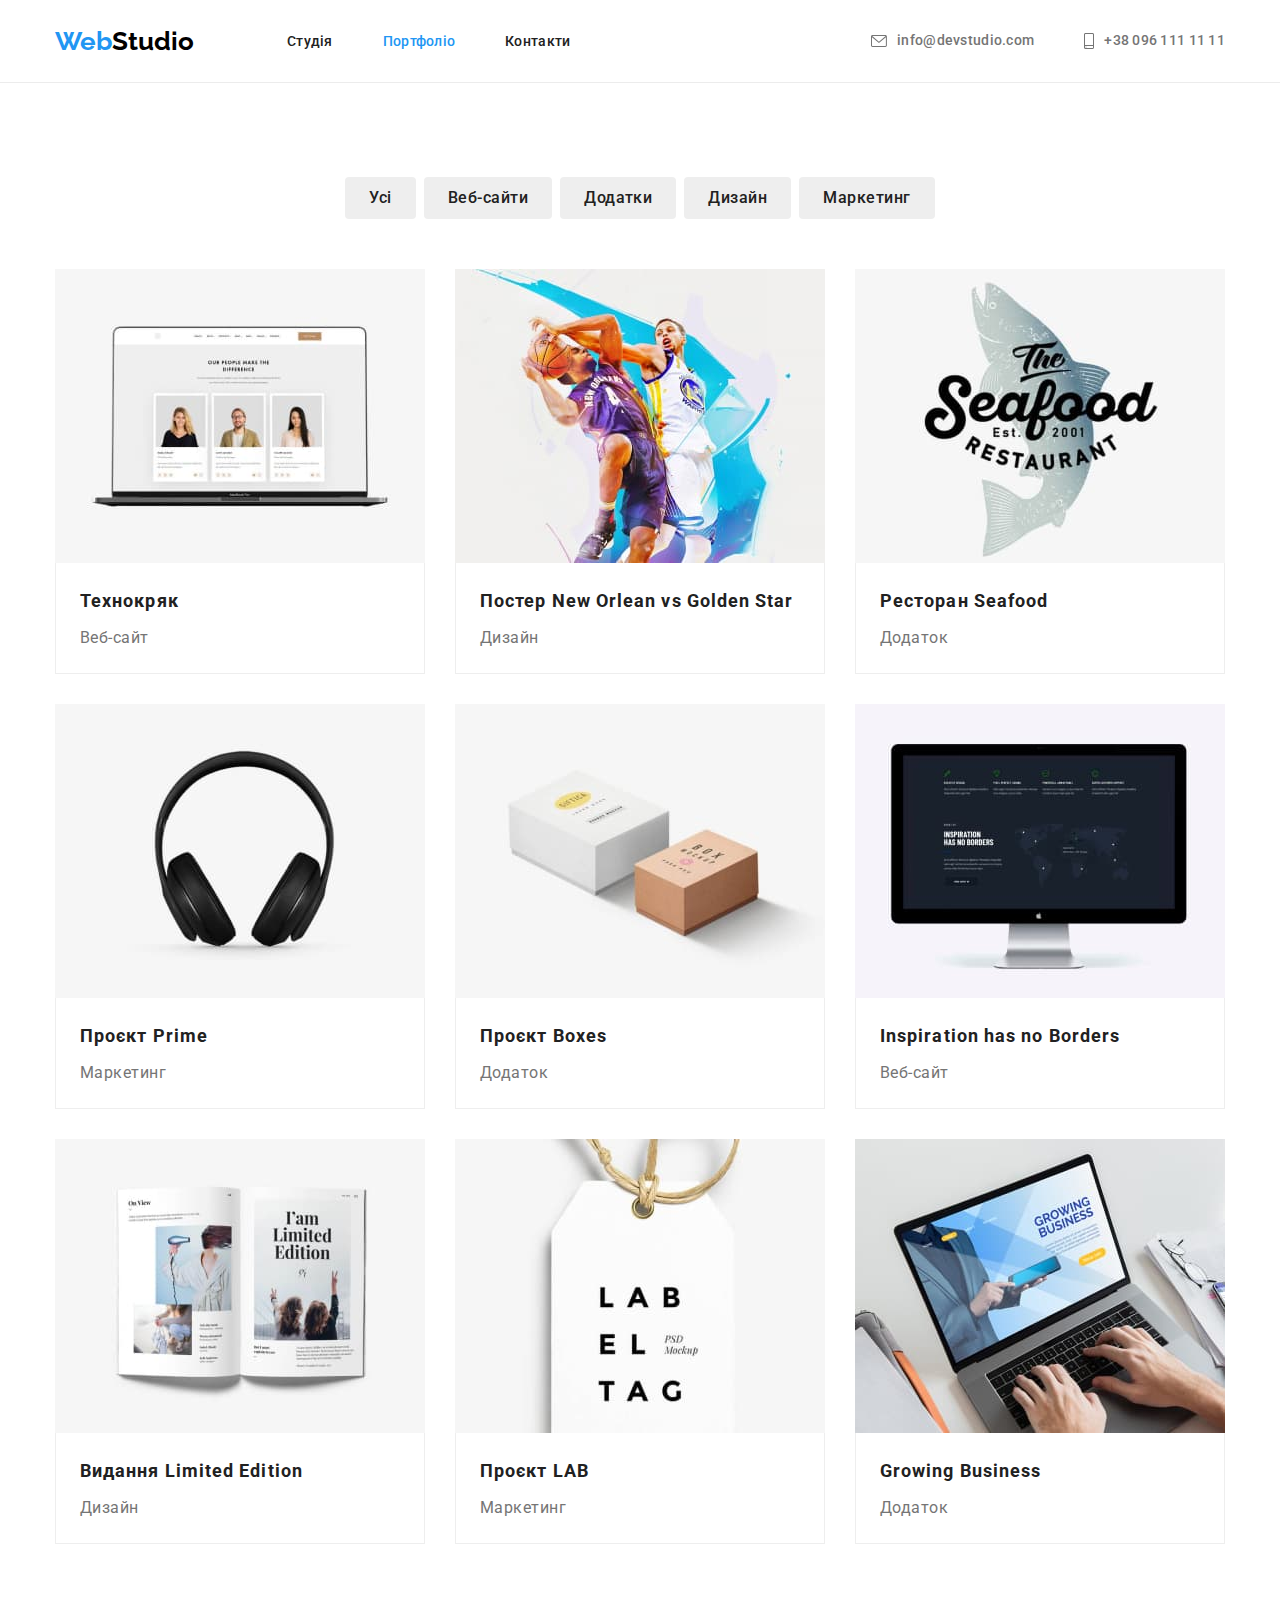
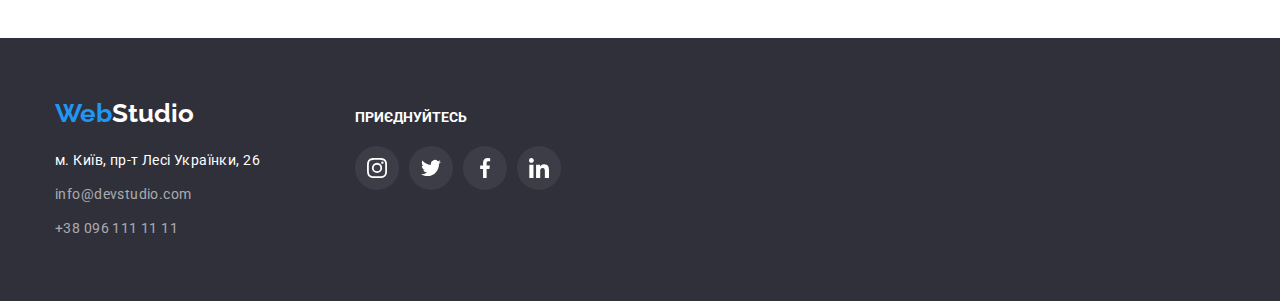
==== portfolio.html @ 48b03d6f "Initial commit" ====
<!DOCTYPE html>
<html lang="uk">
  <head>
    <meta charset="UTF-8" />
    <meta http-equiv="X-UA-Compatible" content="IE=edge" />
    <meta name="viewport" content="width=device-width, initial-scale=1.0" />
    <title>Портфоліо</title>
    <link rel="preconnect" href="https://fonts.googleapis.com" />
    <link rel="preconnect" href="https://fonts.gstatic.com" crossorigin />
    <link
      rel="stylesheet"
      href="https://fonts.googleapis.com/css2?family=Raleway:wght@700&family=Roboto:wght@400;500;700;900&display=swap"
    />
    <link
      rel="stylesheet"
      href="https://cdnjs.cloudflare.com/ajax/libs/modern-normalize/1.1.0/modern-normalize.min.css"
    />
    <link rel="stylesheet" href="./css/styles.css" />
  </head>
  <body>
    <header class="page-header">
      <div class="header container">
        <nav class="nav-header">
          <div class="header-logo">
            <a lang="en" href="./index.html" class="logo"
              >Web<span class="header-studio-logo">Studio</span></a
            >
          </div>
          <ul class="nav-list">
            <li><a href="./index.html" class="link">Студія</a></li>
            <li><a href="#" class="link current">Портфоліо</a></li>
            <li><a href="#" class="link">Контакти</a></li>
          </ul>
        </nav>
        <ul class="header-contacts">
          <li>
            <a href="mailto:info@devstudio.com" class="header-link"
              ><svg class="icon-link" width="16" height="12">
                <use href="./images/symbol-defs2.svg#icon-envelope1"></svg>info@devstudio.com</a>
            
          </li>
          <li>
            <a href="tel:+380961111111" class="header-link"
              >     <svg class="icon-link" width="10" height="16">
                <use href="./images/symbol-defs2.svg#icon-smartphone"></use>
              </svg>+38 096 111 11 11</a>
            
          </li>
        </ul>
      </div>
    </header>
    <main class="portfolio-main">
      <section class="portfolio-sectiion">
        <div class="portfolio-container container">
          <h1 class="filter-title hidden">Портфоліо</h1>
          <ul class="filer-btn-list">
            <li><button class="filter-btn" type="button">Усі</button></li>
            <li><button class="filter-btn" type="button">Веб-сайти</button></li>
            <li><button class="filter-btn" type="button">Додатки</button></li>
            <li><button class="filter-btn" type="button">Дизайн</button></li>
            <li><button class="filter-btn" type="button">Маркетинг</button></li>
          </ul>
          <ul class="filter-list">
            <li>
              <a href="" class="portfolio-card-link"><img
                  src="./images/img-portfolio1.jpg"
                  alt="Our people make the difference"
                  width="370"/>
                
                <div class="card-border">
                  <h2 class="filter-item">Технокряк</h2>
                  <p class="item-dscr">Веб-сайт</p>
                </div>
              </a>
             
            </li>
            <li>
              
              <a href="" class="portfolio-card-link"><img
                src="./images/img-portfolio2.jpg"
                alt="Постер New Orlean vs Golden Star"
                width="370"
              />
                <div class="card-border">
                  <h2 class="filter-item">
                    Постер <span lang="en">New Orlean vs Golden Star</span>
                  </h2>
                  <p class="item-dscr">Дизайн</p>
                </div>
              </a>
              
            </li>
            <li>
              <a href="" class="portfolio-card-link"><img
                src="./images/img-portfolio3.jpg"
                alt="APP Ресторан Seafood"
                width="370"/>
              
                <div class="card-border">
                  <h2 class="filter-item">
                    Ресторан <span lang="en">Seafood</span>
                  </h2>
                  <p class="item-dscr">Додаток</p>
                </div>
              </a>
              
            </li>
            <li>
              <a href="" class="portfolio-card-link"><img
                src="./images/img-portfolio4.jpg"
                alt="Проєкт Prime"
                width="370"/>
              
                <div class="card-border">
                  <h2 class="filter-item">Проєкт <span lang="en">Prime</span></h2>
                  <p class="item-dscr">Маркетинг</p>
                </div>
              </a>
              
            </li>
            <li>
              <a href="" class="portfolio-card-link"><img
                src="./images/img-portfolio5.jpg"
                alt="Проєкт Boxes"
                width="370"/>
              
                <div class="card-border">
                  <h2 class="filter-item">Проєкт <span lang="en">Boxes</span></h2>
                  <p class="item-dscr">Додаток</p>
                </div>
              </a>
            </li>
            <li>
              <a href=""class="portfolio-card-link"><img
                src="./images/img-portfolio6.jpg"
                alt="Веб-сайт Inspiration has no Borders"
                width="370"/>
              
                <div class="card-border">
                  <h2 class="filter-item">
                    <span lang="en">Inspiration has no Borders</span>
                  </h2>
                  <p class="item-dscr">Веб-сайт</p>
                </div>
              </a>
            </li>
            <li>
              <a href="" class="portfolio-card-link"><img
                src="./images/img-portfolio7.jpg"
                alt="Дизайн Видання Limited Edition"
                width="370"/>
              
                <div class="card-border">
                  <h2 class="filter-item">
                    Видання <span lang="en">Limited Edition</span>
                  </h2>
                  <p class="item-dscr">Дизайн</p>
                </div>
              </a>
            </li>
            <li>
              <a href="" class="portfolio-card-link"><img
                src="./images/img-portfolio8.jpg"
                alt="Проєкт LAB"
                width="370"/>
              
                <div class="card-border">
                  <h2 class="filter-item">Проєкт <span lang="en"> LAB</span></h2>
                  <p class="item-dscr">Маркетинг</p>
                </div>
              </a>
              
            </li>
            <li>
              <a href="" class="portfolio-card-link"><img
                src="./images/img-portfolio9.jpg"
                alt="Додаток Growing Business"
                width="370"/>
              
                <div class="card-border">
                  <h2 class="filter-item">
                    <span lang="en">Growing Business</span>
                  </h2>
                  <p class="item-dscr">Додаток</p>
                </div>
              </a>
            </li>
          </ul>
        </div>
      </section>
    </main>
   <footer class="footer">
      <div class="footer-items container">
          <div class="footer-blocks-item">       
              <div class="logo-footer">
                <a lang="en" href="./index.html" class="logo"
                  >Web<span class="footer-studio-logo">Studio</span>
                </a>
              </div>
              <address class="adress">
                <ul class="adress-list">
                  <li>
                    <a
                      href="https://www.google.com/maps/place/Lesi+Ukrainky+Blvd,+26,+Kyiv,+Ukraine,+02000/@50.4265605,30.5364733,16.65z/data=!4m5!3m4!1s0x40d4cf0e033ecbe9:0x57a4dffefec77da0!8m2!3d50.4265807!4d30.5383858"
                      class="adress-link"
                      target="_blank"
                      rel="noreferrer noopener"
                      >м. Київ, пр-т Лесі Українки, 26
                    </a>
                  </li>
                  <li>
                    <a href="mailto:info@devstudio.com" class="footer-link"
                      >info@devstudio.com
                    </a>
                  </li>
                  <li>
                    <a href="tel:+380961111111" class="footer-link"
                      >+38 096 111 11 11
                    </a>
                  </li>
                </ul>
              </address>
          </div>
          <div class="footer-blocks-item"> 
            <p class="join-item">приєднуйтесь</p>
            <ul class="footer-social-list">
                <li class="social-item"><a href="#" target="_blank" rel="noopener noreffer nofollow" class="footer-social-link"><svg class="icon-social" width="20" height="20">
                  <use href="./images/symbol-defs2.svg#icon-instagram"></use></svg></a></li>
                <li class="social-item"><a href="#" target="_blank" rel="noopener noreffer nofollow" class="footer-social-link"><svg class="icon-social" width="20" height="20">
                  <use href="./images/symbol-defs2.svg#icon-twitter"></use></svg></a></li>
                <li class="social-item"><a href="#" target="_blank" rel="noopener noreffer nofollow" class="footer-social-link"><svg class="icon-social" width="20" height="20">
                  <use href="./images/symbol-defs2.svg#icon-facebook"></use></svg></a></li>
                <li class="social-item"><a href="#" target="_blank" rel="noopener noreffer nofollow" class="footer-social-link"><svg class="icon-social" width="20" height="20">
                  <use href="./images/symbol-defs2.svg#icon-linkedin"></use></svg></a></li>
            </ul>
          </div>
        </ul>
      </div>
    </footer>
  </body>
</html>
---- css/styles.css ----
/* #FFFFFF main-white */
/* #2196F3  main-blue*/
/* #212121  title-black*/
/* #757575  primery-text-color*/
/* #EEEEEE btns-grey */
/* #F5F4FA ourteam-background */
/* #000000 logo-black */
/* #2F303A footer-hero-bckgrnd-blck */
:root {
    --primery-text-color: #757575;
    --title-black-color: #212121;
    --main-white-coloor: #FFFFFF;
    --main-blue-color: #2196F3;
    --logo-black-color: #000000;
    --footer-hero-background-color: #2F303A;
    --ourteam-background-color: #F5F4FA;
    --buttons-grey-color: #EEEEEE;
    --footer-link-color: rgba(255, 255, 255, 0.6);
    --header-border-line: #ECECEC;
    --filter-background-color: #F5F5F5
}

body {
    font-family: 'Roboto', sans-serif;
    background-color: var(--main-white-coloor);
    color: var(--primery-text-color);
}

ul {
    list-style: none;
    padding-left: 0;
}

h1,
h2,
h3,
h4,
h5,
h6,
p,
ul {
    margin: 0;
}

.container {
    width: 1200px;
    padding-left: 15px;
    padding-right: 15px;
    margin-right: auto;
    margin-left: auto;
}

.page-header {
    border-bottom: 1px solid var(--header-border-line);
    align-items: center;
}

.header {
    display: flex;
    align-items: center;
    justify-content: space-between;
}

.header-logo {
    margin-right: 93px;
    display: flex;
    align-items: center;
}


.header-studio-logo {
    color: var(--logo-black-color);
}

.nav-header {
    display: flex;
}

.nav-list {
    display: flex;
    align-items: center;
}

.link {
    display: block;
    padding: 35px 0 35px 0;
}

.nav-list li:not(:first-child) {
    margin-left: 50px;

}

.header-contacts {
    display: flex;

}

.header-contacts li:not(:first-child) {
    margin-left: 50px;

}

.logo {
    font-family: 'Raleway', sans-serif;
    font-weight: 700;
    font-size: 26px;
    line-height: 1.19;
    text-decoration: none;
    color: var(--main-blue-color);

}


.logo:hover .header-studio-logo,
.logo:focus .header-studio-logo {
    color: var(--main-blue-color);
}




.nav-list .link.current {
    color: var(--main-blue-color);
}

.nav-list .link {
    font-family: 'Roboto', sans-serif;
    font-style: normal;
    font-weight: 500;
    font-size: 14px;
    line-height: 0.88;
    letter-spacing: 0.02em;
    color: var(--title-black-color);
    text-decoration: none;
}

.link:hover,
.link:focus {
    color: var(--main-blue-color);
}

.header-contacts .header-link {
    font-family: 'Roboto', sans-serif;
    font-style: normal;
    font-weight: 500;
    display: flex;
    align-items: center;
    font-size: 14px;
    line-height: 1.14;
    letter-spacing: 0.02em;
    color: var(--primery-text-color);
    text-decoration: none;
}

.header-link:hover,
.header-link:focus {
    color: var(--main-blue-color);
}

.icon-link {
    margin-right: 10px;
    fill: currentColor;
}


/* hero section */
.hero {
    background-color: #C4C4C4;
    text-align: center;
    padding: 200px 0 200px 0;
    background-image: linear-gradient(to right, rgba(47, 48, 58, 0.4), rgba(47, 48, 58, 0.4)), url(../images/background.img.jpg);
    height: 600px;
    max-width: 1600px;
    margin-left: auto;
    margin-right: auto;
    background-size: cover;
    background-position: center;
    background-repeat: no-repeat;
}

.main-heading {
    font-family: 'Roboto', sans-serif;
    font-style: normal;
    font-weight: 900;
    font-size: 44px;
    line-height: 1.36;

    letter-spacing: 0.06em;
    text-transform: uppercase;
    color: var(--main-white-coloor);
    margin-bottom: 30px;
    margin-left: auto;
    margin-right: auto;

    max-width: 696px;
}

.hero-btn {
    background-color: var(--main-blue-color);
    font-family: 'Roboto', sans-serif;
    font-style: normal;
    font-weight: 700;
    font-size: 16px;
    line-height: 1.88;
    align-items: center;
    text-align: center;
    letter-spacing: 0.06em;
    color: var(--main-white-coloor);
    cursor: pointer;

    border: 1px solid transparent;
    border-radius: 4px;
    display: inline-block;
    padding: 10px 32px;
    min-width: 216px;
}

.hero-btn:hover,
.hero-btn:focus {
    box-shadow: 0px 4px 4px rgba(0, 0, 0, 0.15);
}

/* section особливості */
.hidden {
    position: absolute;
    width: 1px;
    height: 1px;
    margin: -1px;
    border: 0;
    padding: 0;

    white-space: nowrap;
    clip-path: inset(100%);
    clip: rect(0 0 0 0);
    overflow: hidden;
}

.properties {

    padding: 94px 0 94px 0;

}

.property-list {
    display: flex;
    gap: 30px;
}

.property-icon {
    display: flex;
    width: 270px;
    height: 120px;
    background-color: var(--ourteam-background-color);
    justify-content: center;
    align-items: center;
    margin-bottom: 30px;
}

.property-item {
    max-width: 270px;
}

.property-title {
    font-family: 'Roboto', sans-serif;
    font-style: normal;
    font-weight: 700;
    font-size: 14px;
    line-height: 1.14;
    letter-spacing: 0.03em;
    text-transform: uppercase;
    color: var(--title-black-color);
    margin-bottom: 10px;
}

.property-dscr {
    font-size: 14px;
    line-height: 1.71;
    letter-spacing: 0.03em;
}

/* section Чим ми займаємося */
.whatwedo-section {
    padding-top: 0;
    padding-bottom: 94px;

}

.title {
    font-family: 'Roboto', sans-serif;
    font-style: normal;
    font-weight: 700;
    font-size: 36px;
    line-height: 1.166;
    text-align: center;
    letter-spacing: 0.03em;
    color: var(--title-black-color);
    margin-bottom: 50px;
}



.whatwedo-list {
    display: flex;
    justify-content: space-between;
    gap: 30px;
}

.whatwedo-list img {
    display: block;
}

/* section Наша команда */
.ourteam-section {
    padding: 94px 0 94px 0;
    background-color: var(--ourteam-background-color);
}



.ourteam-list {
    display: flex;
    justify-content: space-between;
    gap: 30px;

}

.ourteam-item {
    background: #FFFFFF;
    box-shadow: 0px 2px 1px rgba(0, 0, 0, 0.2), 0px 1px 1px rgba(0, 0, 0, 0.14), 0px 1px 3px rgba(0, 0, 0, 0.12);
    border-radius: 0px 0px 4px 4px;

}

.ourteam-item img {
    display: block;
    margin-bottom: 30px;
}


.name {
    font-family: 'Roboto', sans-serif;
    font-style: normal;
    font-weight: 500;
    font-size: 16px;
    line-height: 1.19;
    letter-spacing: 0.03em;
    color: var(--title-black-color);
    text-align: center;
    margin-bottom: 10px;
}

.position {
    font-size: 16px;
    line-height: 1.19;
    letter-spacing: 0.03em;
    text-align: center;
    margin-bottom: 16px;
}

.card-list {
    display: flex;
    justify-content: center;
    gap: 10px;
    margin-bottom: 30px;
}


.card-list-item {
    width: 44px;
    height: 44px;
}

.card-link {
    fill: currentColor;
}

.card-link {
    display: flex;
    justify-content: center;
    align-items: center;
    width: 100%;
    height: 100%;
    color: #AFB1B8;
    border-radius: 50%;
    /* border: 1px solid red; */
}

.card-link:hover,
.card-link:focus {
    background-color: var(--main-blue-color);
    color: var(--main-white-coloor);

}

/* our clients */
.our-clients {
    padding-top: 94px;
    padding-bottom: 94px;
}

.clients-list {
    display: flex;
    justify-content: center;
    gap: 30px;
}

.clients-list-item {
    width: 170px;
    height: 92px;

}

.clients-link {
    display: flex;
    color: #AFB1B8;
    border: 1px solid #AFB1B8;
    border-radius: 4px;
    justify-content: center;
    align-items: center;
    width: 100%;
    height: 100%;
}

.icon-clients {
    fill: currentColor;
}

.clients-link:hover,
.clients-link:focus {
    color: var(--main-blue-color);
    border-color: var(--main-blue-color);
}



/* footer */
.footer-items {
    display: flex;
    justify-content: flex-start;
    align-items: baseline;
    gap: 95px;
}

.join-item {
    font-size: 14px;
    font-weight: 700;
    line-height: 1.14;
    text-transform: uppercase;
    color: var(--main-white-coloor);
    margin-bottom: 20px;
}

.footer-social-list {
    display: flex;
    justify-content: flex-start;
    gap: 10px;
}

.social-item {
    width: 44px;
    height: 44px;
}

.footer-social-link {
    display: flex;
    justify-content: center;
    align-items: center;
    color: var(--main-white-coloor);
    width: 100%;
    height: 100%;
    border-radius: 50%;
    background-color: #FFFFFF10;
}

.footer-social-link:hover,
.footer-social-link:focus {
    background-color: var(--main-blue-color);
}

.icon-social {
    fill: currentColor;
}

.logo:hover .footer-studio-logo,
.logo:focus .footer-studio-logo {
    color: var(--main-blue-color);
}

.footer {
    background-color: var(--footer-hero-background-color);
    padding: 60px 0 60px 0;
}

.footer-studio-logo {
    color: var(--main-white-coloor);
}

.logo-footer {
    margin-bottom: 20px;
}

.adress-link {
    font-family: 'Roboto', sans-serif;
    font-style: normal;
    font-size: 14px;
    line-height: 1.71;
    letter-spacing: 0.03em;
    color: var(--main-white-coloor);
    text-decoration: none;
}

.adress-list li:not(:last-child) {
    margin-bottom: 10px;
}

.adress-link:hover,
.adress-link:focus {
    color: var(--main-blue-color);
}

.footer-link {
    font-family: 'Roboto', sans-serif;
    font-style: normal;
    font-size: 14px;
    line-height: 1.71;
    letter-spacing: 0.03em;
    color: var(--footer-link-color);
    text-decoration: none;
}

.footer-link:hover,
.footer-link:focus {
    color: var(--main-blue-color);
}

/* filteer section */
/* .portfolio-main {
    padding: 94px 0 94px 0;
    background-color: var(--main-white-coloor);
} */
.portfolio-sectiion {
    padding-top: 94px;
    padding-bottom: 94px;
}

.filer-btn-list {
    display: flex;
    justify-content: center;

    gap: 8px;
    margin-bottom: 50px;
}

.filter-btn {
    font-family: 'Roboto', sans-serif;
    font-style: normal;
    font-weight: 500;
    font-size: 16px;
    line-height: 1.62;
    text-align: center;
    letter-spacing: 0.03em;
    color: var(--title-black-color);
    background-color: var(--buttons-grey-color);
    cursor: pointer;
    border-color: transparent;
    padding: 6px 22px 6px 22px;
    border-radius: 4px;
}

.filter-btn:hover,
.filter-btn:focus {
    background-color: var(--main-blue-color);
    color: var(--main-white-coloor);
    box-shadow: 0px 2px 2px rgba(0, 0, 0, 0.12), 0px 1px 2px rgba(0, 0, 0, 0.08), 0px 3px 1px rgba(0, 0, 0, 0.1);
}

.filter-list {
    display: flex;
    flex-wrap: wrap;


}

.filter-list li {


    margin-right: 30px;
    margin-bottom: 30px;
    width: 370px;
}


.filter-list li:nth-child(3n) {
    margin-right: 0;
}

.filter-list li:nth-last-child(-n+3) {
    margin-bottom: 0;
}

.filter-list img {
    display: block;
    /* margin-bottom: 20px; */
}

.filter-item {
    font-family: 'Roboto', sans-serif;
    font-style: normal;
    font-weight: 700;
    font-size: 18px;
    line-height: 2;
    letter-spacing: 0.06em;
    color: var(--title-black-color);
}

.card-border {
    background: #FFFFFF;
    border-left: 1px solid #EEEEEE;
    border-bottom: 1px solid #EEEEEE;
    border-right: 1px solid #EEEEEE;
    padding: 20px 24px 20px 24px;

}

.portfolio-card-link {
    display: block;
    text-decoration: none;
}

.portfolio-card-link:hover,
.portfolio-card-link:focus {
    box-shadow: 1px 4px 6px rgba(0, 0, 0, 0.16), 0px 4px 4px rgba(0, 0, 0, 0.06), 0px 1px 1px rgba(0, 0, 0, 0.12);


}

.item-dscr {
    font-family: 'Roboto', sans-serif;
    font-style: normal;
    font-size: 16px;
    line-height: 1.88;
    letter-spacing: 0.03em;
    color: var(--primery-text-color);
    margin-top: 4px;
}
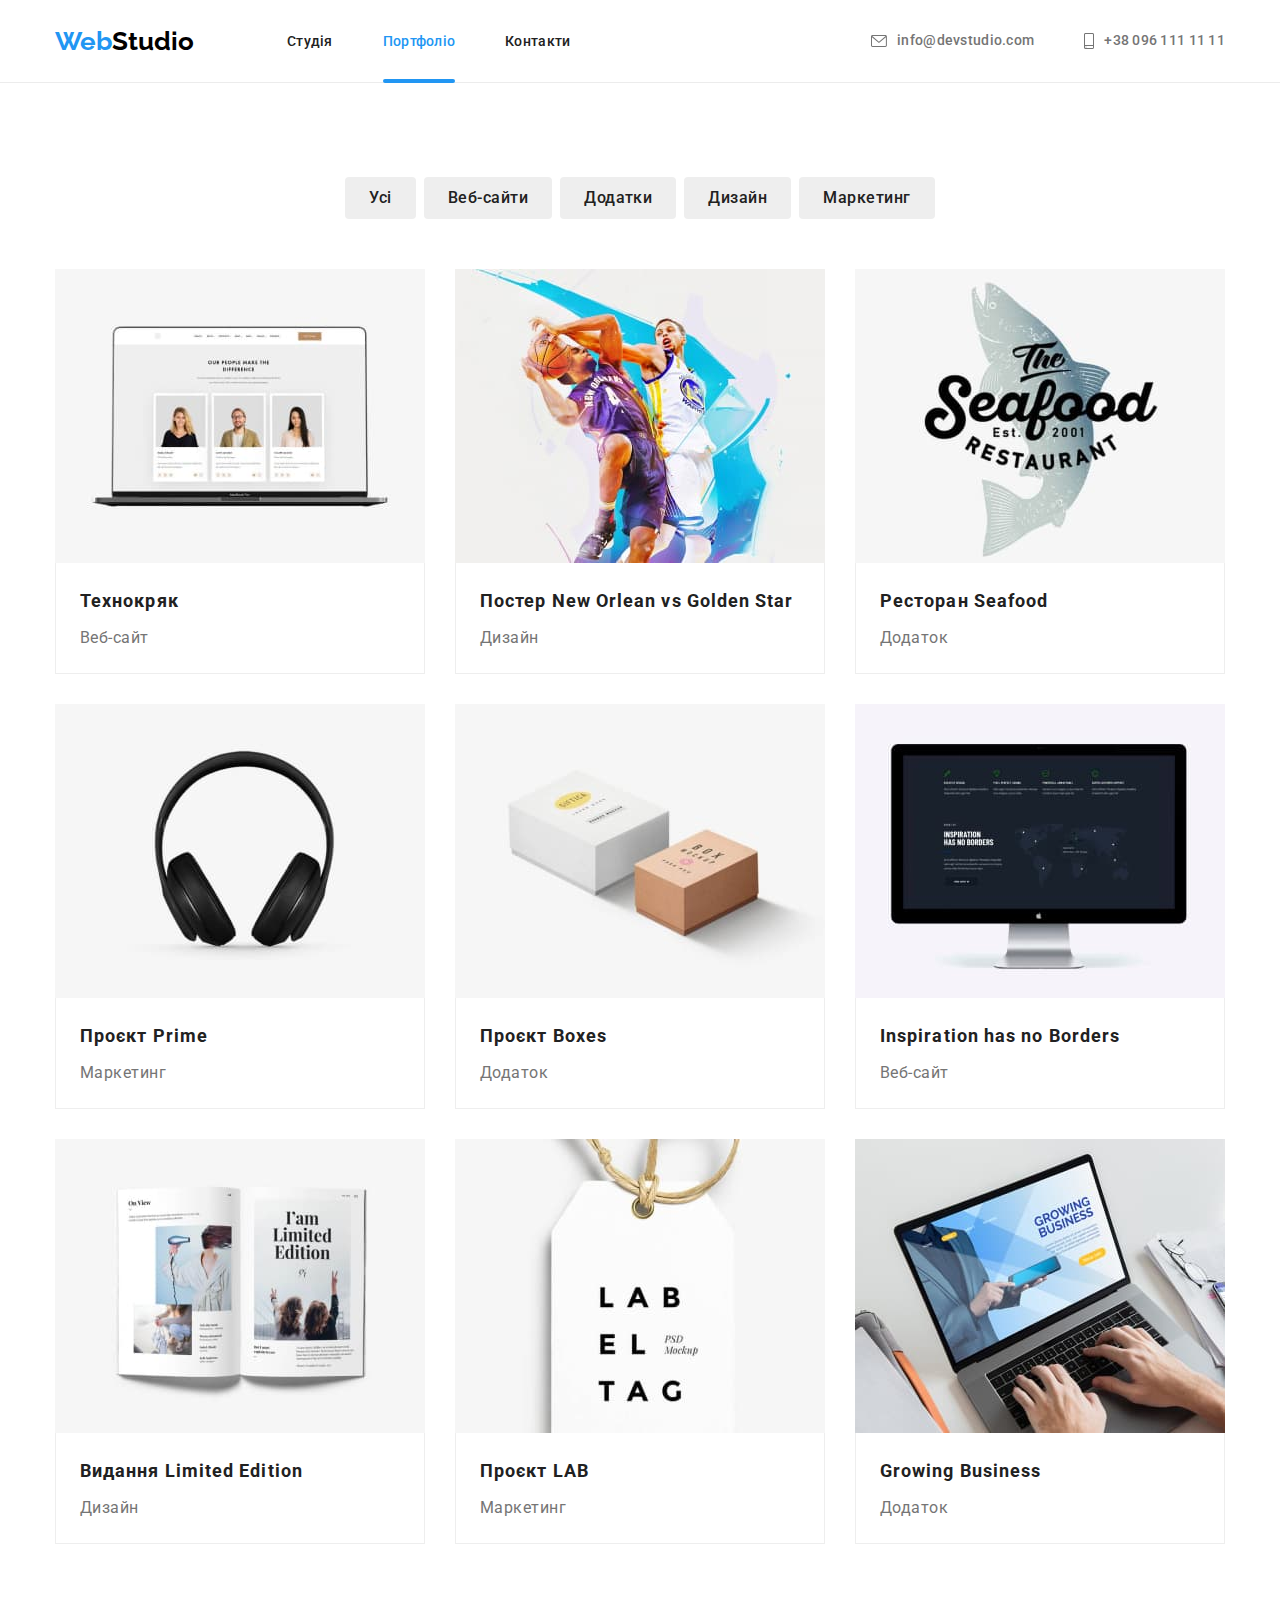
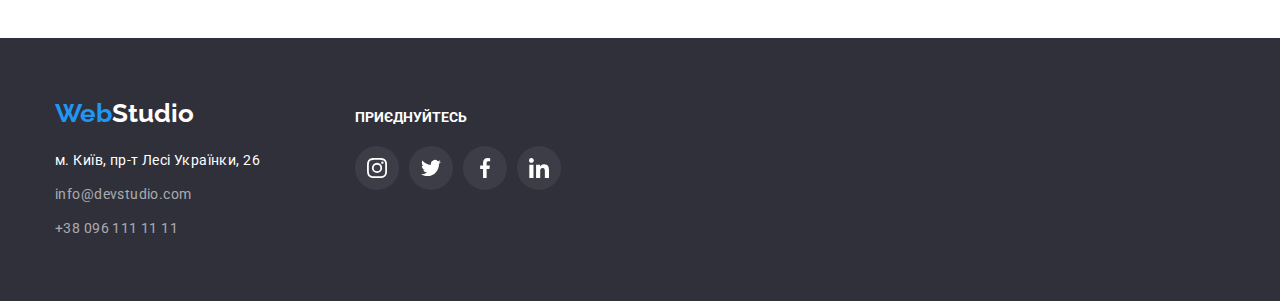
==== commit e96d0ff9: "modal is not done" ====
--- a/portfolio.html
+++ b/portfolio.html
@@ -36,7 +36,7 @@
           <li>
             <a href="mailto:info@devstudio.com" class="header-link"
               ><svg class="icon-link" width="16" height="12">
-                <use href="./images/symbol-defs2.svg#icon-envelope1"></svg>info@devstudio.com</a>
+                <use href="./images/symbol-defs2.svg#icon-envelope1"></use></svg>info@devstudio.com</a>
             
           </li>
           <li>
@@ -62,10 +62,14 @@
           </ul>
           <ul class="filter-list">
             <li>
-              <a href="" class="portfolio-card-link"><img
+              <a href="" class="portfolio-card-link">
+                <div class="product-thumb"><img
                   src="./images/img-portfolio1.jpg"
                   alt="Our people make the difference"
                   width="370"/>
+                   <p class="product-dscr">Ресурс пропонує комплексні пропозиції з різним рівнем функціоналу та сервісів. Все це дозволить відвідувачу отримати вичерпні відомості про компанію чи приватну особу.</p>
+
+                  </div>
                 
                 <div class="card-border">
                   <h2 class="filter-item">Технокряк</h2>
@@ -76,11 +80,14 @@
             </li>
             <li>
               
-              <a href="" class="portfolio-card-link"><img
+              <a href="" class="portfolio-card-link">
+                <div class="product-thumb"><img
                 src="./images/img-portfolio2.jpg"
                 alt="Постер New Orlean vs Golden Star"
                 width="370"
               />
+              <p class="product-dscr">Ресурс пропонує комплексні пропозиції з різним рівнем функціоналу та сервісів. Все це дозволить відвідувачу отримати вичерпні відомості про компанію чи приватну особу.</p>
+              </div>
                 <div class="card-border">
                   <h2 class="filter-item">
                     Постер <span lang="en">New Orlean vs Golden Star</span>
@@ -91,11 +98,13 @@
               
             </li>
             <li>
-              <a href="" class="portfolio-card-link"><img
+              <a href="" class="portfolio-card-link">
+                <div class="product-thumb"><img
                 src="./images/img-portfolio3.jpg"
                 alt="APP Ресторан Seafood"
                 width="370"/>
-              
+                <p class="product-dscr">Ресурс пропонує комплексні пропозиції з різним рівнем функціоналу та сервісів. Все це дозволить відвідувачу отримати вичерпні відомості про компанію чи приватну особу.</p>
+                </div>
                 <div class="card-border">
                   <h2 class="filter-item">
                     Ресторан <span lang="en">Seafood</span>
@@ -106,11 +115,13 @@
               
             </li>
             <li>
-              <a href="" class="portfolio-card-link"><img
+              <a href="" class="portfolio-card-link">
+                <div class="product-thumb"><img
                 src="./images/img-portfolio4.jpg"
                 alt="Проєкт Prime"
                 width="370"/>
-              
+                <p class="product-dscr">Ресурс пропонує комплексні пропозиції з різним рівнем функціоналу та сервісів. Все це дозволить відвідувачу отримати вичерпні відомості про компанію чи приватну особу.</p>
+                </div>
                 <div class="card-border">
                   <h2 class="filter-item">Проєкт <span lang="en">Prime</span></h2>
                   <p class="item-dscr">Маркетинг</p>
@@ -119,11 +130,13 @@
               
             </li>
             <li>
-              <a href="" class="portfolio-card-link"><img
+              <a href="" class="portfolio-card-link">
+                <div class="product-thumb"><img
                 src="./images/img-portfolio5.jpg"
                 alt="Проєкт Boxes"
                 width="370"/>
-              
+                <p class="product-dscr">Ресурс пропонує комплексні пропозиції з різним рівнем функціоналу та сервісів. Все це дозволить відвідувачу отримати вичерпні відомості про компанію чи приватну особу.</p>
+                </div>
                 <div class="card-border">
                   <h2 class="filter-item">Проєкт <span lang="en">Boxes</span></h2>
                   <p class="item-dscr">Додаток</p>
@@ -131,11 +144,13 @@
               </a>
             </li>
             <li>
-              <a href=""class="portfolio-card-link"><img
+              <a href=""class="portfolio-card-link">
+                <div class="product-thumb"><img
                 src="./images/img-portfolio6.jpg"
                 alt="Веб-сайт Inspiration has no Borders"
                 width="370"/>
-              
+                <p class="product-dscr">Ресурс пропонує комплексні пропозиції з різним рівнем функціоналу та сервісів. Все це дозволить відвідувачу отримати вичерпні відомості про компанію чи приватну особу.</p>
+                </div>
                 <div class="card-border">
                   <h2 class="filter-item">
                     <span lang="en">Inspiration has no Borders</span>
@@ -145,10 +160,13 @@
               </a>
             </li>
             <li>
-              <a href="" class="portfolio-card-link"><img
+              <a href="" class="portfolio-card-link">
+                <div class="product-thumb"><img
                 src="./images/img-portfolio7.jpg"
                 alt="Дизайн Видання Limited Edition"
                 width="370"/>
+                 <p class="product-dscr">Ресурс пропонує комплексні пропозиції з різним рівнем функціоналу та сервісів. Все це дозволить відвідувачу отримати вичерпні відомості про компанію чи приватну особу.</p>
+                </div>
               
                 <div class="card-border">
                   <h2 class="filter-item">
@@ -159,11 +177,13 @@
               </a>
             </li>
             <li>
-              <a href="" class="portfolio-card-link"><img
+              <a href="" class="portfolio-card-link">
+                <div class="product-thumb"><img
                 src="./images/img-portfolio8.jpg"
                 alt="Проєкт LAB"
                 width="370"/>
-              
+                <p class="product-dscr">Ресурс пропонує комплексні пропозиції з різним рівнем функціоналу та сервісів. Все це дозволить відвідувачу отримати вичерпні відомості про компанію чи приватну особу.</p>
+                </div>
                 <div class="card-border">
                   <h2 class="filter-item">Проєкт <span lang="en"> LAB</span></h2>
                   <p class="item-dscr">Маркетинг</p>
@@ -172,11 +192,13 @@
               
             </li>
             <li>
-              <a href="" class="portfolio-card-link"><img
+              <a href="" class="portfolio-card-link">
+                 <div class="product-thumb"><img
                 src="./images/img-portfolio9.jpg"
                 alt="Додаток Growing Business"
                 width="370"/>
-              
+                <p class="product-dscr">Ресурс пропонує комплексні пропозиції з різним рівнем функціоналу та сервісів. Все це дозволить відвідувачу отримати вичерпні відомості про компанію чи приватну особу.</p>
+                </div>
                 <div class="card-border">
                   <h2 class="filter-item">
                     <span lang="en">Growing Business</span>
--- a/css/styles.css
+++ b/css/styles.css
@@ -65,8 +65,12 @@
     margin-right: 93px;
     display: flex;
     align-items: center;
-}
-
+
+}
+
+.header-studio-logo {
+    transition: color 250ms cubic-bezier(0.4, 0, 0.2, 1);
+}
 
 .header-studio-logo {
     color: var(--logo-black-color);
@@ -108,6 +112,8 @@
     line-height: 1.19;
     text-decoration: none;
     color: var(--main-blue-color);
+    transition: color 250ms cubic-bezier(0.4, 0, 0.2, 1);
+    ;
 
 }
 
@@ -121,6 +127,7 @@
 
 
 .nav-list .link.current {
+    position: relative;
     color: var(--main-blue-color);
 }
 
@@ -133,11 +140,27 @@
     letter-spacing: 0.02em;
     color: var(--title-black-color);
     text-decoration: none;
+    transition: color 250ms cubic-bezier(0.4, 0, 0.2, 1);
+    ;
 }
 
 .link:hover,
 .link:focus {
     color: var(--main-blue-color);
+}
+
+
+.nav-list .link.current::after {
+    content: '';
+    position: absolute;
+    display: inline-block;
+    bottom: -1px;
+    left: 0;
+    width: 100%;
+    height: 4px;
+    border-radius: 2px;
+    background-color: var(--main-blue-color);
+
 }
 
 .header-contacts .header-link {
@@ -151,6 +174,7 @@
     letter-spacing: 0.02em;
     color: var(--primery-text-color);
     text-decoration: none;
+    transition: color 250ms cubic-bezier(0.4, 0, 0.2, 1);
 }
 
 .header-link:hover,
@@ -306,8 +330,32 @@
     gap: 30px;
 }
 
+.whatwedo-dscr-wrap {
+    position: relative;
+}
+
 .whatwedo-list img {
     display: block;
+
+}
+
+.whatwedo-dscr {
+    position: absolute;
+    bottom: 0;
+    left: 0;
+    width: 100%;
+    height: 70px;
+    display: flex;
+    justify-content: center;
+    align-items: center;
+    text-transform: uppercase;
+    font-family: 'Roboto', sans-serif;
+    font-weight: 700;
+    font-size: 14px;
+    line-height: 1.17;
+    letter-spacing: 0.03em;
+    background-color: rgba(47, 48, 58, 0.8);
+    color: var(--main-white-coloor);
 }
 
 /* section Наша команда */
@@ -383,7 +431,7 @@
     height: 100%;
     color: #AFB1B8;
     border-radius: 50%;
-    /* border: 1px solid red; */
+    transition: background-color 250ms cubic-bezier(0.4, 0, 0.2, 1), color 250ms cubic-bezier(0.4, 0, 0.2, 1);
 }
 
 .card-link:hover,
@@ -420,6 +468,7 @@
     align-items: center;
     width: 100%;
     height: 100%;
+    transition: color 250ms cubic-bezier(0.4, 0, 0.2, 1), border-color 250ms cubic-bezier(0.4, 0, 0.2, 1);
 }
 
 .icon-clients {
@@ -471,6 +520,7 @@
     height: 100%;
     border-radius: 50%;
     background-color: #FFFFFF10;
+    transition: background-color 250ms cubic-bezier(0.4, 0, 0.2, 1);
 }
 
 .footer-social-link:hover,
@@ -494,6 +544,8 @@
 
 .footer-studio-logo {
     color: var(--main-white-coloor);
+    transition: color 250ms cubic-bezier(0.4, 0, 0.2, 1);
+
 }
 
 .logo-footer {
@@ -508,6 +560,7 @@
     letter-spacing: 0.03em;
     color: var(--main-white-coloor);
     text-decoration: none;
+    transition: color 250ms cubic-bezier(0.4, 0, 0.2, 1);
 }
 
 .adress-list li:not(:last-child) {
@@ -527,6 +580,7 @@
     letter-spacing: 0.03em;
     color: var(--footer-link-color);
     text-decoration: none;
+    transition: color 250ms cubic-bezier(0.4, 0, 0.2, 1);
 }
 
 .footer-link:hover,
@@ -534,11 +588,10 @@
     color: var(--main-blue-color);
 }
 
-/* filteer section */
-/* .portfolio-main {
-    padding: 94px 0 94px 0;
-    background-color: var(--main-white-coloor);
-} */
+/* filter section */
+
+
+
 .portfolio-sectiion {
     padding-top: 94px;
     padding-bottom: 94px;
@@ -566,6 +619,8 @@
     border-color: transparent;
     padding: 6px 22px 6px 22px;
     border-radius: 4px;
+    box-shadow: none;
+    transition: background-color 250ms cubic-bezier(0.4, 0, 0.2, 1), color 250ms cubic-bezier(0.4, 0, 0.2, 1), box-shadow 250ms cubic-bezier(0.4, 0, 0.2, 1);
 }
 
 .filter-btn:hover,
@@ -601,7 +656,6 @@
 
 .filter-list img {
     display: block;
-    /* margin-bottom: 20px; */
 }
 
 .filter-item {
@@ -626,6 +680,9 @@
 .portfolio-card-link {
     display: block;
     text-decoration: none;
+    box-shadow: none;
+    transition: box-shadow 250ms cubic-bezier(0.4, 0, 0.2, 1);
+
 }
 
 .portfolio-card-link:hover,
@@ -635,6 +692,36 @@
 
 }
 
+.product-thumb {
+    position: relative;
+    overflow: hidden;
+}
+
+.product-dscr {
+    position: absolute;
+    display: inline-block;
+    top: 0;
+    left: 0;
+    transform: translateY(100%);
+    width: 100%;
+    height: 100%;
+    background-color: rgba(33, 150, 243, 0.9);
+    font-family: 'Roboto', sans-serif;
+    font-weight: 400;
+    font-size: 18px;
+    line-height: 1.56;
+    letter-spacing: 0.03em;
+    color: rgba(255, 255, 255, 1);
+    padding: 63px 24px;
+    transition: transform 250ms cubic-bezier(0.4, 0, 0.2, 1);
+}
+
+
+
+.portfolio-card-link:hover .product-dscr {
+    transform: translateY(0);
+}
+
 .item-dscr {
     font-family: 'Roboto', sans-serif;
     font-style: normal;
